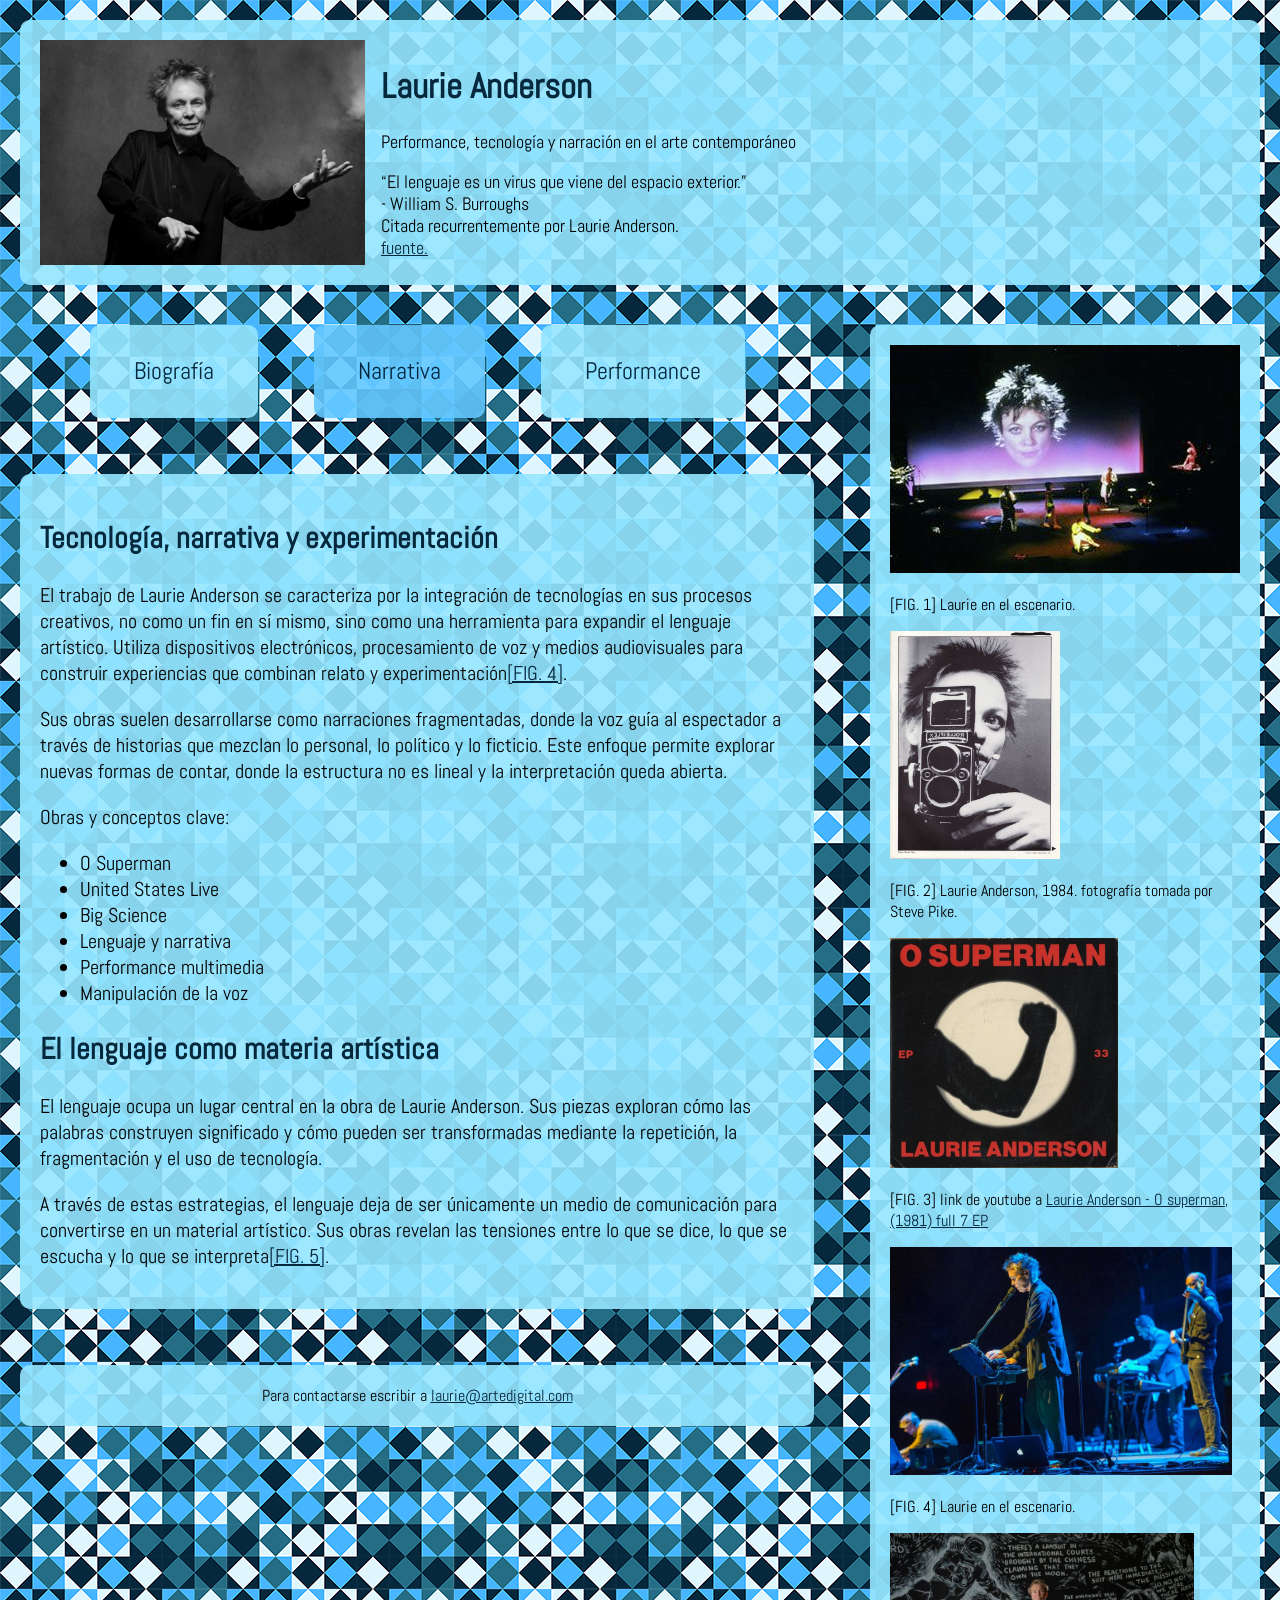
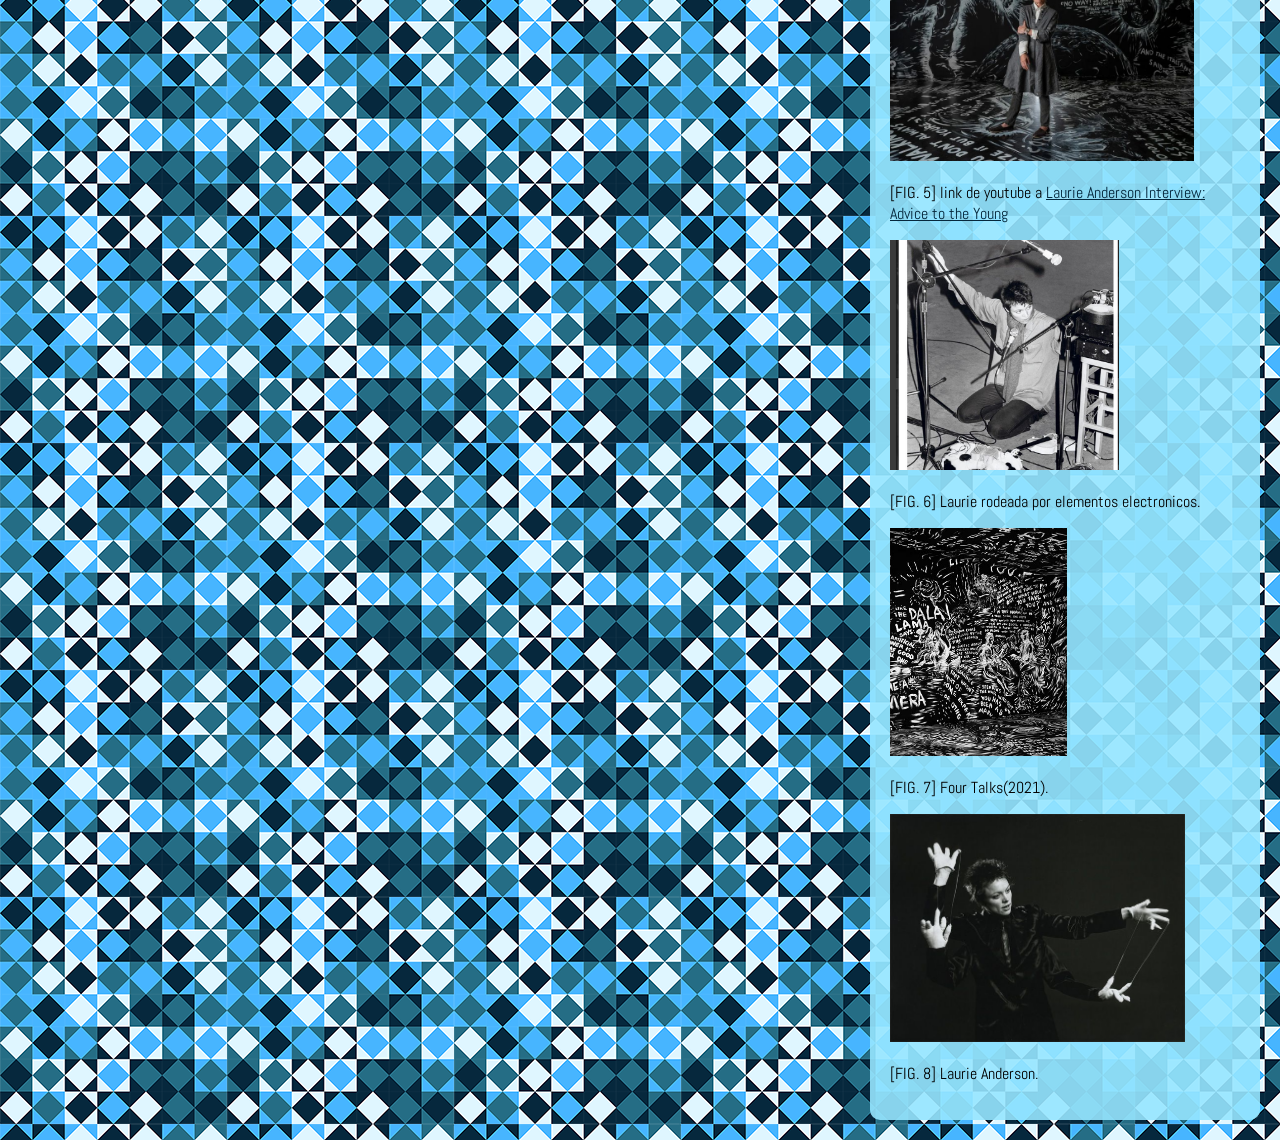
==== primer parcial/narrativa.html @ 89ccc76e "comit-1" ====
<!DOCTYPE html>
<html lang="es">
    <head>
        <meta charset="utf-8">
        <meta name="viewport" content="width=device-width, initial-scale=1.0"> <!--esto es para la vista desde un celular-->
        <title>narrativa</title>
        
        <link rel="preconnect" href="https://fonts.googleapis.com">
        <link rel="preconnect" href="https://fonts.gstatic.com" crossorigin>
        <link href="https://fonts.googleapis.com/css2?family=Abel&display=swap" rel="stylesheet">
        <link rel="stylesheet" href="css/estilo.css">
    </head>
    <body>
        <header>
            <img class="foto-principal" src="img/anderson-1.jpg" alt="Imagen de Laurie" height="225" width="325">
            
            <div class="titulo">
                <H1>Laurie Anderson</H1>
                
                <p>Performance, tecnología y narración en el arte contemporáneo</p>

                <section>
                <q>El lenguaje es un virus que viene del espacio exterior.</q>
                <br>- William S. Burroughs
                <br>Citada recurrentemente por Laurie Anderson.
                <br> <a href="https://www.goodreads.com/author/quotes/4462369.William_S_Burroughs#:~:text=Language%20is%20a%20virus%20from%20outer%20space" target="_blank">
                fuente.</a>
                </section>
            </div>
            </header>
            
            <div class="layout">
            <div class="left"> 
            
                <nav>
                <ul>
                    <li class="uno">
                    <a href="index.html" target="_self">Biografía</a>
                    </li>

                    <li class="dos-nar">
                    <a href="narrativa.html" target="_self">Narrativa</a>
                    </li>

                    <li class="tres">
                    <a href="performance.html" target="_self">Performance</a>
                    </li>
                </ul>
                </nav>

                <main>
                    <article>
                        <h2>Tecnología, narrativa y experimentación</h2>

                        <p>El trabajo de Laurie Anderson se caracteriza por la integración de tecnologías en sus procesos creativos, no como un fin en sí mismo, 
                        sino como una herramienta para expandir el lenguaje artístico. 
                        Utiliza dispositivos electrónicos, procesamiento de voz y medios audiovisuales para construir experiencias que combinan relato y experimentación<a href="#fig4">[FIG. 4]</a>.</p>

                        <p>Sus obras suelen desarrollarse como narraciones fragmentadas, donde la voz guía al espectador a través de historias que mezclan lo personal, lo político y lo ficticio. 
                        Este enfoque permite explorar nuevas formas de contar, donde la estructura no es lineal y la interpretación queda abierta.</p>

                        <p>Obras y conceptos clave:</p>

                        <ul>
                            <li>O Superman</li>
                            <li>United States Live</li>
                            <li>Big Science</li>
                            <li>Lenguaje y narrativa</li>
                            <li>Performance multimedia</li>
                            <li>Manipulación de la voz</li>
                        </ul>
                    </article>

                    <section>
                            <h2>El lenguaje como materia artística</h2>

                            <p>El lenguaje ocupa un lugar central en la obra de Laurie Anderson. 
                            Sus piezas exploran cómo las palabras construyen significado y cómo pueden ser transformadas mediante la repetición, la fragmentación y el uso de tecnología.</p>

                            <p>A través de estas estrategias, el lenguaje deja de ser únicamente un medio de comunicación para convertirse en un material artístico. 
                            Sus obras revelan las tensiones entre lo que se dice, lo que se escucha y lo que se interpreta<a href="#fig5">[FIG. 5]</a>.</p>
                    </section>
                </main>

                <footer>
                    Para contactarse escribir a <a href="mailto:laurie@artedigital.com">laurie@artedigital.com</a>
                </footer>

            </div>

                <aside>

                    <section>
                        <img id="fig1" src="img/1000109879.jpg" alt="imagen de Laurie en el escenario" height="228" width="350">
                        <p>[FIG. 1] Laurie en el escenario.</p>
                    </section>
                    
                    <section>
                        <img id="fig2" src="img/1000109864.jpg" alt="fotografía de Laurie" height="228" width="170">
                        <p>[FIG. 2] Laurie Anderson, 1984. fotografía tomada por Steve Pike.</p>
                    </section>
                    
                    <section>
                        <img id="fig3" src="img/1000109868.jpg" alt="portada del disco O superman" height="230" width="228">
                            <p>[FIG. 3] link de youtube a <a href="https://youtube.com/watch?v=u6ImFRdNG0A&si=qhs4lMYr_cDHVSjS" target="_blank">
                            Laurie Anderson - O superman, (1981) full 7 EP</a></p>
                    </section>

                    <section>
                        <img id="fig4" src="img/anderson-2.jpg" alt="imagen de Laurie en el escenario" height="228" width="342">
                        <p>[FIG. 4] Laurie en el escenario.</p>
                    </section>

                    <section>
                        <img id="fig5" src="img/1000109871.jpg" alt="imagen de laurie" height="228" width="304">
                        <p>[FIG. 5] link de youtube a <a href="https://youtu.be/Vzt2p4XkKco" target="_blank">
                        Laurie Anderson Interview: Advice to the Young</a></p>
                    </section>

                    <section>
                        <img id="fig6" src="img/1000109865.jpg" alt="Laurie rodeada por elementos electronicos" height="230" width="229">
                        <p>[FIG. 6] Laurie rodeada por elementos electronicos.</p>
                    </section>

                    <section>
                        <img id="fig7" src="img/anderson-3.jpg" alt="Laurie Anderson:Four Talks 2021" height="228" width="177">
                        <p>[FIG. 7] Four Talks(2021).</p>
                    </section>

                    <section>
                        <img id="fig8" src="img/1000109863.jpg" alt="Laurie Anderson" height="228" width="295">
                        <p>[FIG. 8] Laurie Anderson.</p>
                    </section>

                </aside>

            </div>

        


    </body>

</html>
---- primer parcial/css/estilo.css ----
*{ 
    box-sizing: border-box;

}

body{
    margin: 0;
    font-family: 'Abel', sans-serif;

    background-image: url(../img/fondo.png);

}

h1, h2{
    color: rgb(6, 40, 61) ;
}

header, main, aside, footer, .uno, .dos, .tres{
    background: rgba(150, 230, 255, 0.9);
    padding: 20px;
    margin: 20px;
    border-radius: 10px;
}

.uno-ind, .dos-nar, .tres-per{
    background: rgba(100, 200, 255, 0.9);
    padding: 20px;
    margin: 20px;
    border-radius: 10px;
}


header{
  display: flex;
  gap: 1rem;
  align-items: flex-start;
}

.foto-principal{
  display: flex;
  flex-direction: column;
  gap: 1rem;
}

nav ul{
  display: flex;
  justify-content: center;
  gap: 1rem;
  list-style: none;
  margin: 0;
  padding: 0;
}

nav li{
	display: inline-block;	
}
nav a{
    font-size: 1.5em;
	line-height: 2.2em;
	padding: 0.4em 1em;
	text-align: center;
	text-decoration: none;
}

a:link{
	color: rgb(6, 40, 61);
}
a:visited{
	color: rgb(37, 109, 133);
}
a:hover{
	color: rgb(71, 181, 255);
}
a:active{
	color: rgb(223, 246, 255);
}


.layout{
  display: flex;
  gap: 1rem;
  align-items: flex-start;
}

.left{
  flex: 2;
  display: flex;
  flex-direction: column;
  gap: 1rem;
}

aside{
  flex: 0.5;
}

footer{
    text-align: center;
}

main{
     font-size: 125%;
}
header{
    font-size: 110%;
}
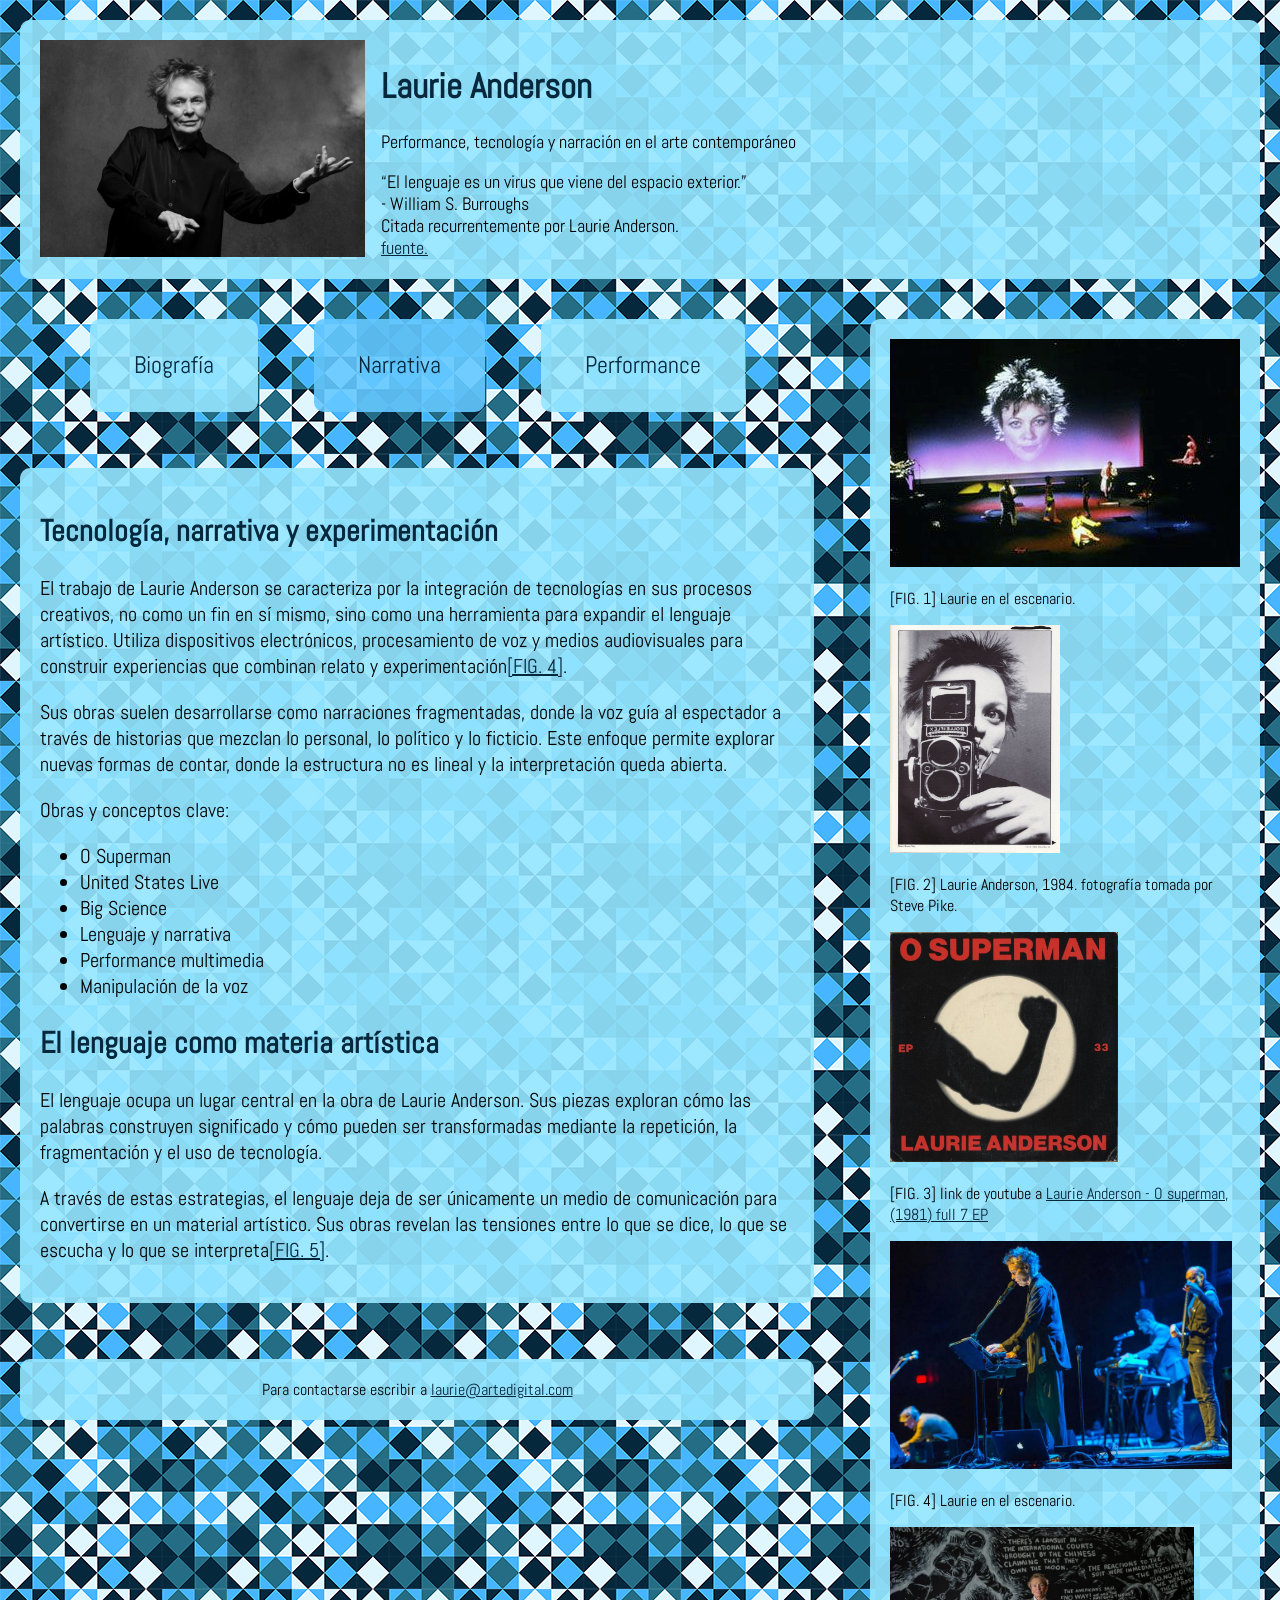
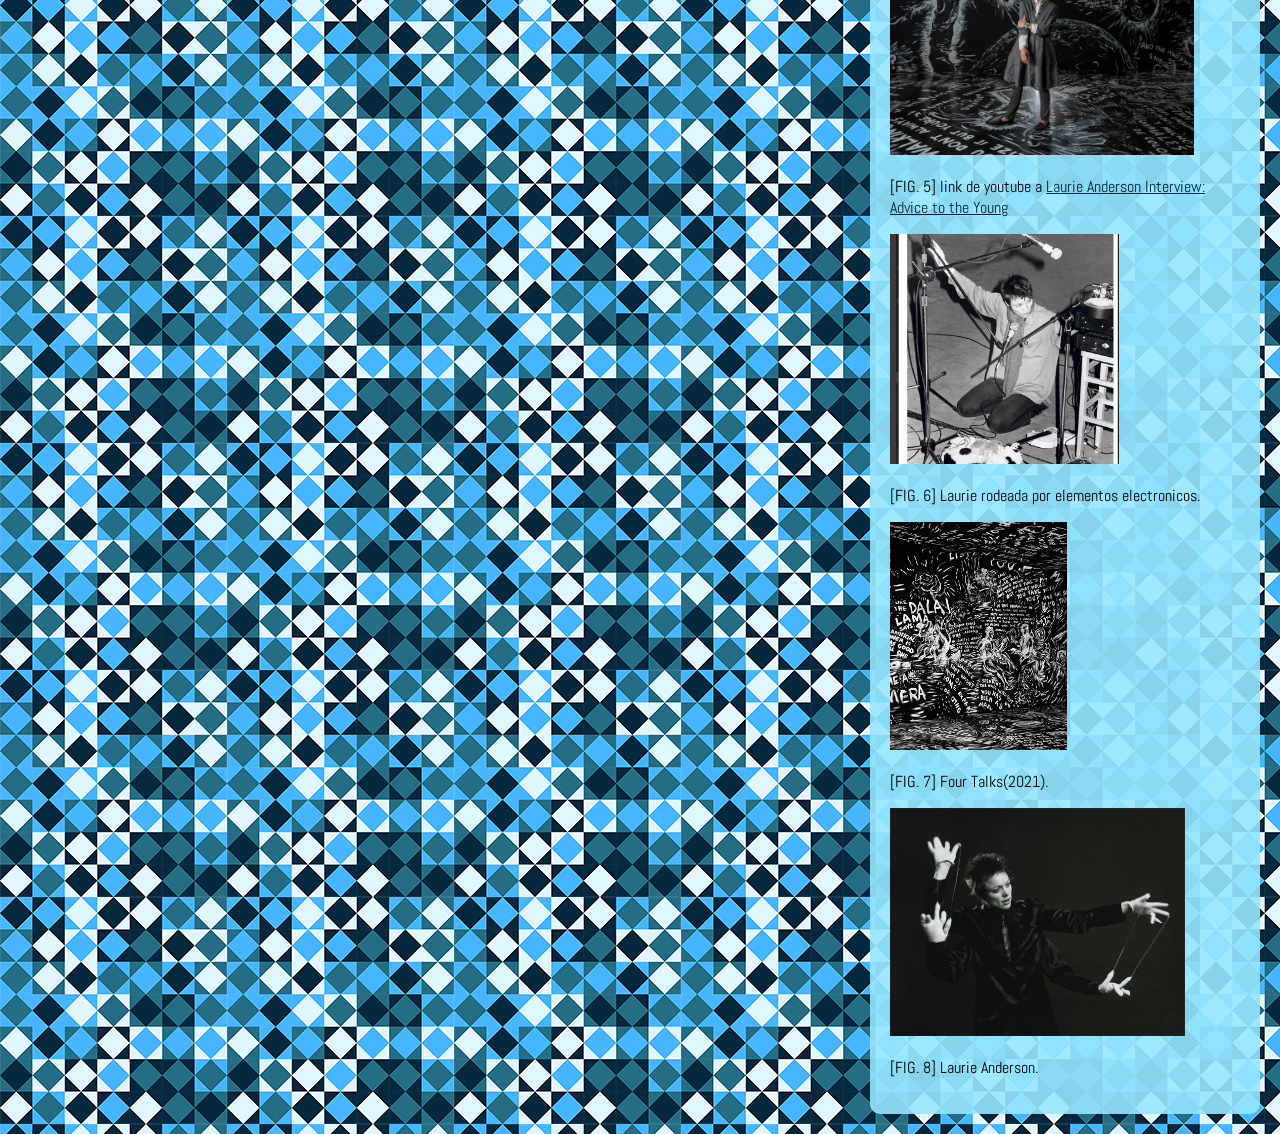
==== commit c6c23d89: "correcciones" ====
--- a/primer parcial/narrativa.html
+++ b/primer parcial/narrativa.html
@@ -38,7 +38,7 @@
                     <a href="index.html" target="_self">Biografía</a>
                     </li>
 
-                    <li class="dos-nar">
+                    <li class="actual">
                     <a href="narrativa.html" target="_self">Narrativa</a>
                     </li>
 
--- a/primer parcial/css/estilo.css
+++ b/primer parcial/css/estilo.css
@@ -22,7 +22,7 @@
     border-radius: 10px;
 }
 
-.uno-ind, .dos-nar, .tres-per{
+.actual{
     background: rgba(100, 200, 255, 0.9);
     padding: 20px;
     margin: 20px;
@@ -34,12 +34,20 @@
   display: flex;
   gap: 1rem;
   align-items: flex-start;
+  font-size: 110%;
+    padding: 20px;
+  margin: 20px;
+  border-radius: 10px;
 }
 
-.foto-principal{
-  display: flex;
-  flex-direction: column;
-  gap: 1rem;
+.foto-principal {
+  flex-shrink: 0; 
+  height: auto;
+  max-width: 325px;
+}
+
+.titulo {
+  flex: 1;  
 }
 
 nav ul{
@@ -99,7 +107,4 @@
 
 main{
      font-size: 125%;
-}
-header{
-    font-size: 110%;
 }
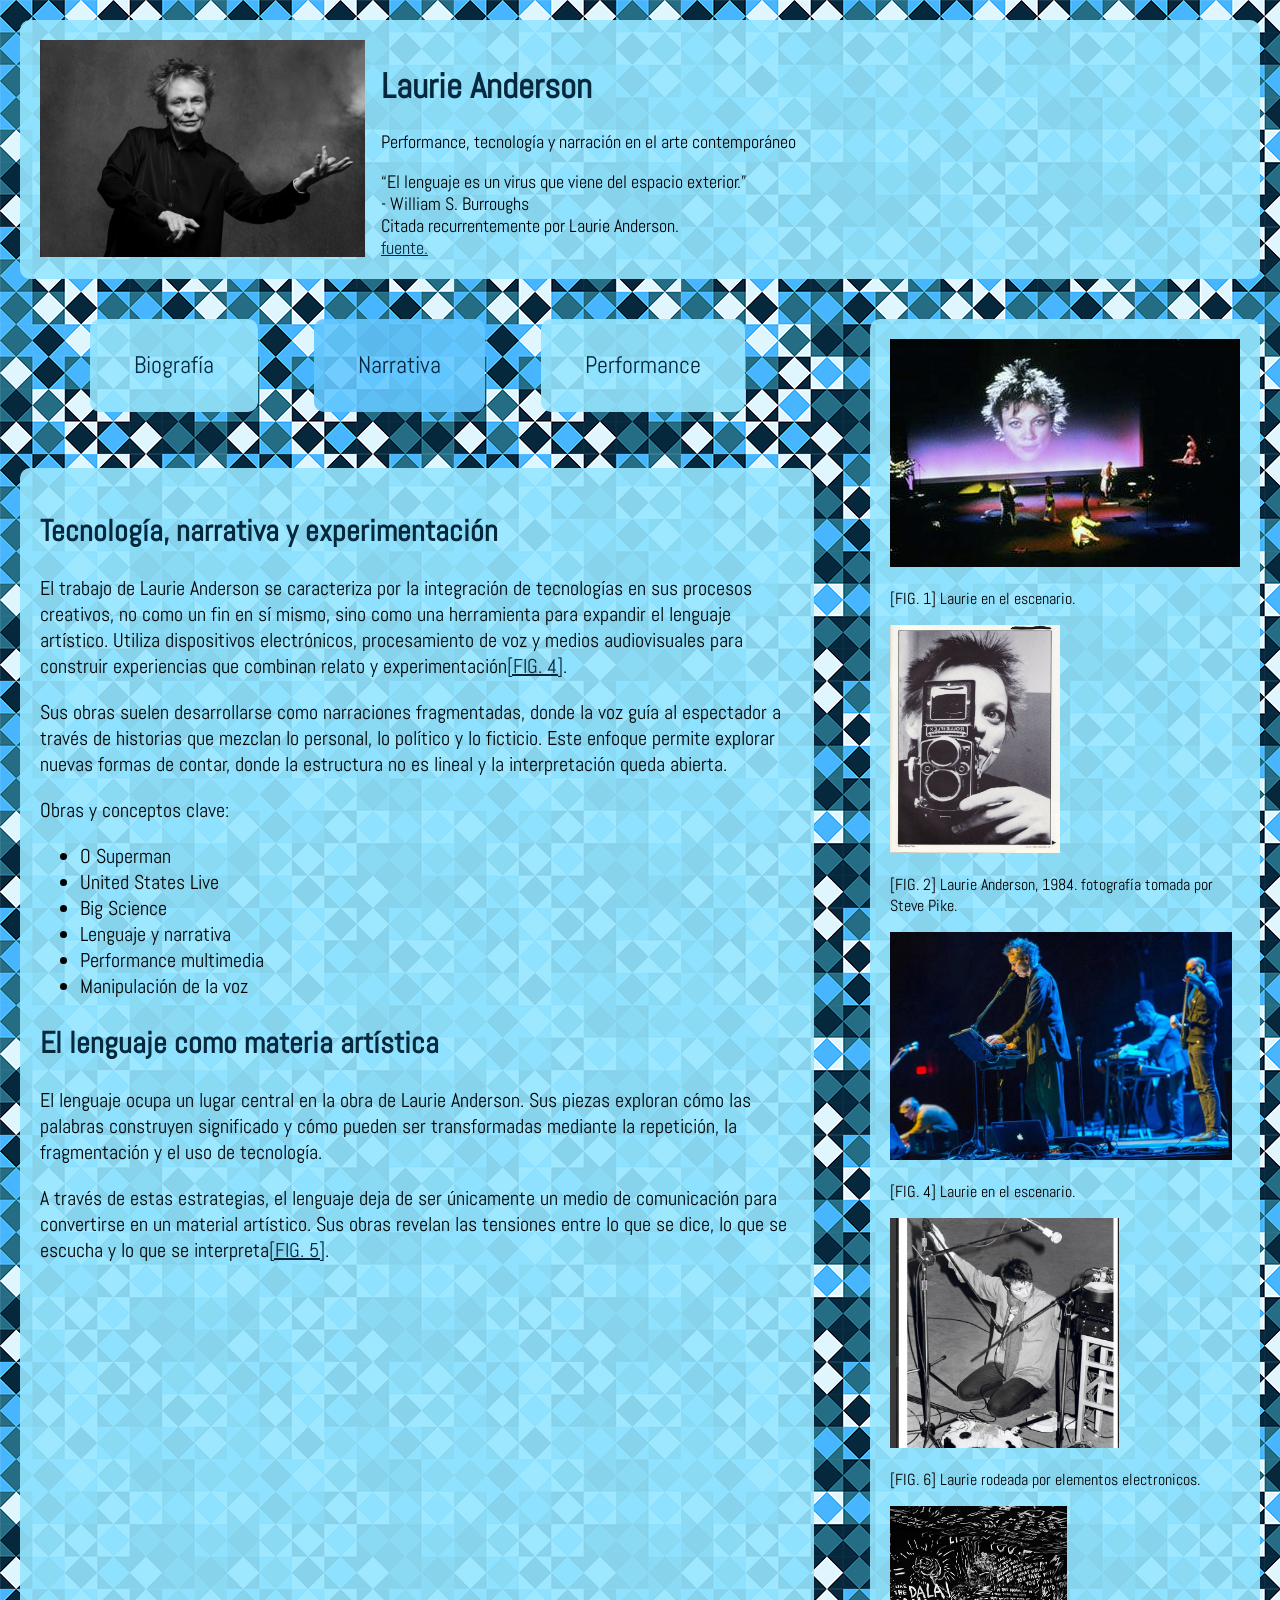
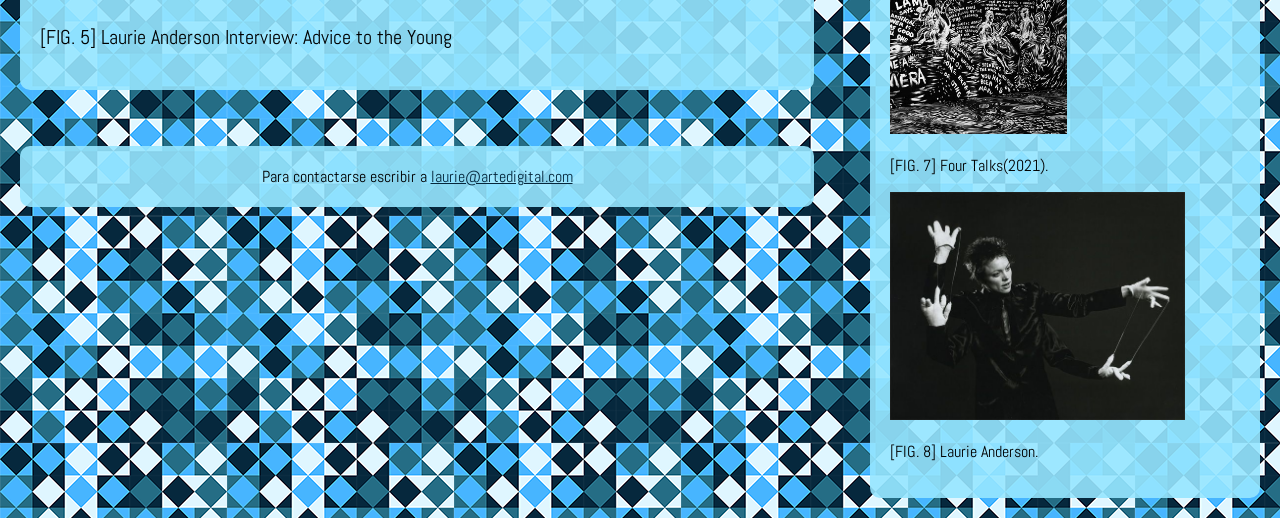
==== commit a41402b9: "para seguir corriegiendo" ====
--- a/primer parcial/narrativa.html
+++ b/primer parcial/narrativa.html
@@ -3,7 +3,7 @@
     <head>
         <meta charset="utf-8">
         <meta name="viewport" content="width=device-width, initial-scale=1.0"> <!--esto es para la vista desde un celular-->
-        <title>narrativa</title>
+        <title>Laurie Anderson - narrativa</title>
         
         <link rel="preconnect" href="https://fonts.googleapis.com">
         <link rel="preconnect" href="https://fonts.gstatic.com" crossorigin>
@@ -15,7 +15,7 @@
             <img class="foto-principal" src="img/anderson-1.jpg" alt="Imagen de Laurie" height="225" width="325">
             
             <div class="titulo">
-                <H1>Laurie Anderson</H1>
+                <h1>Laurie Anderson</h1>
                 
                 <p>Performance, tecnología y narración en el arte contemporáneo</p>
 
@@ -34,7 +34,7 @@
             
                 <nav>
                 <ul>
-                    <li class="uno">
+                    <li class="otra">
                     <a href="index.html" target="_self">Biografía</a>
                     </li>
 
@@ -42,7 +42,7 @@
                     <a href="narrativa.html" target="_self">Narrativa</a>
                     </li>
 
-                    <li class="tres">
+                    <li class="otra">
                     <a href="performance.html" target="_self">Performance</a>
                     </li>
                 </ul>
@@ -72,14 +72,22 @@
                     </article>
 
                     <section>
-                            <h2>El lenguaje como materia artística</h2>
+                        <h2>El lenguaje como materia artística</h2>
 
-                            <p>El lenguaje ocupa un lugar central en la obra de Laurie Anderson. 
-                            Sus piezas exploran cómo las palabras construyen significado y cómo pueden ser transformadas mediante la repetición, la fragmentación y el uso de tecnología.</p>
+                        <p>El lenguaje ocupa un lugar central en la obra de Laurie Anderson. 
+                        Sus piezas exploran cómo las palabras construyen significado y cómo pueden ser transformadas mediante la repetición, la fragmentación y el uso de tecnología.</p>
 
-                            <p>A través de estas estrategias, el lenguaje deja de ser únicamente un medio de comunicación para convertirse en un material artístico. 
-                            Sus obras revelan las tensiones entre lo que se dice, lo que se escucha y lo que se interpreta<a href="#fig5">[FIG. 5]</a>.</p>
+                        <p>A través de estas estrategias, el lenguaje deja de ser únicamente un medio de comunicación para convertirse en un material artístico. 
+                        Sus obras revelan las tensiones entre lo que se dice, lo que se escucha y lo que se interpreta<a href="#fig5">[FIG. 5]</a>.</p>
                     </section>
+
+                    <section>
+                        <iframe id="fig5" width="560" height="315" src="https://www.youtube.com/embed/Vzt2p4XkKco?si=q7MyPBWcmzaZtfuA" title="YouTube video player" frameborder="0" allow="accelerometer; autoplay; clipboard-write; encrypted-media; gyroscope; picture-in-picture; web-share" referrerpolicy="strict-origin-when-cross-origin" allowfullscreen></iframe>
+                        <p>
+                           [FIG. 5] Laurie Anderson Interview: Advice to the Young
+                        </p>
+                    </section>
+
                 </main>
 
                 <footer>
@@ -99,22 +107,10 @@
                         <img id="fig2" src="img/1000109864.jpg" alt="fotografía de Laurie" height="228" width="170">
                         <p>[FIG. 2] Laurie Anderson, 1984. fotografía tomada por Steve Pike.</p>
                     </section>
-                    
-                    <section>
-                        <img id="fig3" src="img/1000109868.jpg" alt="portada del disco O superman" height="230" width="228">
-                            <p>[FIG. 3] link de youtube a <a href="https://youtube.com/watch?v=u6ImFRdNG0A&si=qhs4lMYr_cDHVSjS" target="_blank">
-                            Laurie Anderson - O superman, (1981) full 7 EP</a></p>
-                    </section>
 
                     <section>
                         <img id="fig4" src="img/anderson-2.jpg" alt="imagen de Laurie en el escenario" height="228" width="342">
                         <p>[FIG. 4] Laurie en el escenario.</p>
-                    </section>
-
-                    <section>
-                        <img id="fig5" src="img/1000109871.jpg" alt="imagen de laurie" height="228" width="304">
-                        <p>[FIG. 5] link de youtube a <a href="https://youtu.be/Vzt2p4XkKco" target="_blank">
-                        Laurie Anderson Interview: Advice to the Young</a></p>
                     </section>
 
                     <section>
--- a/primer parcial/css/estilo.css
+++ b/primer parcial/css/estilo.css
@@ -15,7 +15,7 @@
     color: rgb(6, 40, 61) ;
 }
 
-header, main, aside, footer, .uno, .dos, .tres{
+header, main, aside, footer, .otra{
     background: rgba(150, 230, 255, 0.9);
     padding: 20px;
     margin: 20px;
